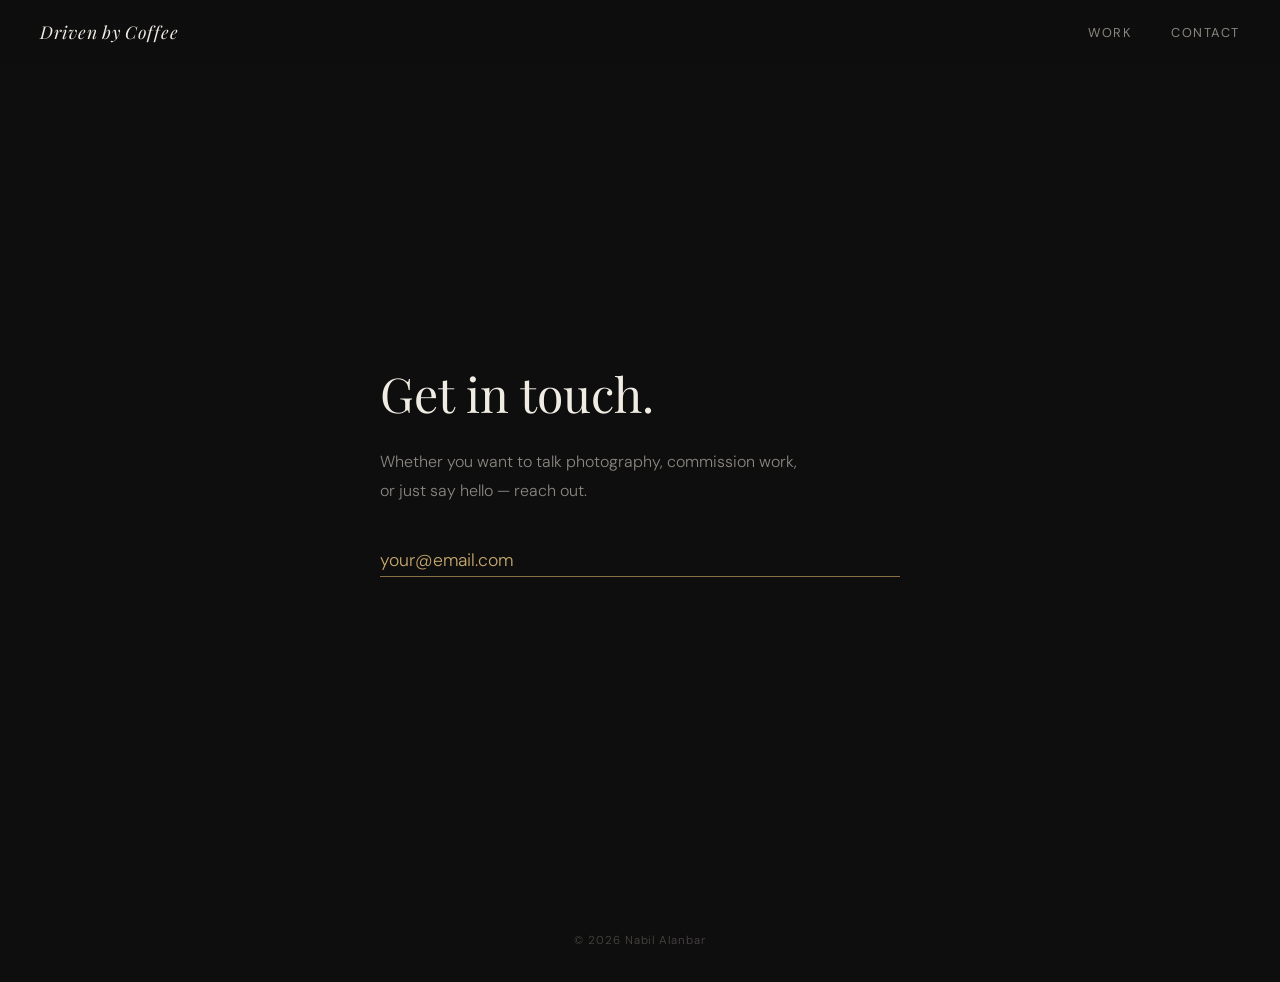
==== contact.html @ d0f0f670 "Initial site structure — static photography portfolio for GitHub Pages Plain HTML/CSS/JS site with d" ====
<!DOCTYPE html>
<html lang="en">
<head>
  <meta charset="UTF-8">
  <meta name="viewport" content="width=device-width, initial-scale=1.0">
  <title>Contact — Nabil Alanbar</title>
  <link rel="stylesheet" href="css/style.css">
</head>
<body>

<nav>
  <a href="index.html" class="nav-logo">Driven by Coffee</a>
  <ul class="nav-links">
    <li><a href="work.html">Work</a></li>
    <li><a href="contact.html">Contact</a></li>
  </ul>
</nav>

<main class="contact-page">
  <h1>Get in touch.</h1>
  <p>
    Whether you want to talk photography, commission work,<br>
    or just say hello — reach out.
  </p>
  <a href="mailto:your@email.com" class="contact-link" id="contact-email">your@email.com</a>
</main>

<footer>
  &copy; <span id="year"></span> Nabil Alanbar
</footer>

<script src="js/main.js"></script>
<script>
  document.getElementById('year').textContent = new Date().getFullYear();
  fetch('_data/galleries.json')
    .then(r => r.json())
    .then(data => {
      const email = data.site.contact_email;
      const link = document.getElementById('contact-email');
      link.href = 'mailto:' + email;
      link.textContent = email;
    });
</script>
</body>
</html>
---- css/style.css ----
@import url('https://fonts.googleapis.com/css2?family=Playfair+Display:ital,wght@0,400;0,500;1,400&family=DM+Sans:wght@300;400;500&display=swap');

*, *::before, *::after { box-sizing: border-box; margin: 0; padding: 0; }

:root {
  --bg: #0e0e0e;
  --bg2: #161616;
  --fg: #f0ece4;
  --fg2: #8a8680;
  --fg3: #4a4845;
  --accent: #c8a96e;
  --accent2: #8a6f42;
  --serif: 'Playfair Display', Georgia, serif;
  --sans: 'DM Sans', system-ui, sans-serif;
  --nav-h: 64px;
  --max-w: 1200px;
  --gap: 2px;
}

html { font-size: 16px; scroll-behavior: smooth; }

body {
  background: var(--bg);
  color: var(--fg);
  font-family: var(--sans);
  font-weight: 300;
  line-height: 1.6;
  min-height: 100vh;
}

/* NAV */
nav {
  position: fixed;
  top: 0; left: 0; right: 0;
  height: var(--nav-h);
  display: flex;
  align-items: center;
  justify-content: space-between;
  padding: 0 2.5rem;
  z-index: 100;
  background: linear-gradient(to bottom, rgba(14,14,14,0.95), rgba(14,14,14,0));
  backdrop-filter: blur(0px);
  transition: background 0.3s, backdrop-filter 0.3s;
}

nav.scrolled {
  background: rgba(14,14,14,0.97);
  backdrop-filter: blur(8px);
}

.nav-logo {
  font-family: var(--serif);
  font-size: 1.1rem;
  letter-spacing: 0.04em;
  color: var(--fg);
  text-decoration: none;
  font-style: italic;
}

.nav-links {
  display: flex;
  gap: 2.5rem;
  list-style: none;
}

.nav-links a {
  color: var(--fg2);
  text-decoration: none;
  font-size: 0.8rem;
  letter-spacing: 0.12em;
  text-transform: uppercase;
  font-weight: 400;
  transition: color 0.2s;
}

.nav-links a:hover { color: var(--fg); }

/* HERO */
.hero {
  min-height: 100vh;
  display: flex;
  flex-direction: column;
  justify-content: flex-end;
  padding: 0 2.5rem 5rem;
  position: relative;
}

.hero-text {
  max-width: 600px;
}

.hero h1 {
  font-family: var(--serif);
  font-size: clamp(2.8rem, 6vw, 5rem);
  font-weight: 400;
  line-height: 1.1;
  letter-spacing: -0.01em;
  margin-bottom: 1rem;
}

.hero h1 em {
  font-style: italic;
  color: var(--accent);
}

.hero p {
  color: var(--fg2);
  font-size: 0.95rem;
  letter-spacing: 0.06em;
  text-transform: uppercase;
  margin-bottom: 3rem;
}

.scroll-hint {
  display: flex;
  align-items: center;
  gap: 0.75rem;
  color: var(--fg3);
  font-size: 0.75rem;
  letter-spacing: 0.1em;
  text-transform: uppercase;
}

.scroll-hint-line {
  width: 40px;
  height: 1px;
  background: var(--fg3);
}

/* GALLERY GRID (homepage) */
.work-section {
  padding: 0 var(--gap);
  max-width: var(--max-w);
  margin: 0 auto;
  padding-bottom: 6rem;
}

.gallery-grid {
  display: grid;
  grid-template-columns: repeat(3, 1fr);
  gap: var(--gap);
}

@media (max-width: 900px) { .gallery-grid { grid-template-columns: repeat(2, 1fr); } }
@media (max-width: 600px) { .gallery-grid { grid-template-columns: 1fr; } }

.gallery-card {
  position: relative;
  display: block;
  text-decoration: none;
  overflow: hidden;
  background: var(--bg2);
  cursor: pointer;
}

.gallery-card::after {
  content: '';
  display: block;
  padding-bottom: 75%;
}

.gallery-card img,
.gallery-card .placeholder-img {
  position: absolute;
  inset: 0;
  width: 100%;
  height: 100%;
  object-fit: cover;
  transition: transform 0.6s cubic-bezier(0.25, 0.46, 0.45, 0.94), filter 0.4s;
  filter: brightness(0.85);
}

.gallery-card:hover img,
.gallery-card:hover .placeholder-img {
  transform: scale(1.04);
  filter: brightness(0.7);
}

.placeholder-img {
  background: var(--bg2);
  display: flex;
  align-items: center;
  justify-content: center;
  color: var(--fg3);
  font-size: 0.7rem;
  letter-spacing: 0.1em;
  text-transform: uppercase;
}

.gallery-card-info {
  position: absolute;
  bottom: 0; left: 0; right: 0;
  padding: 3rem 1.5rem 1.5rem;
  background: linear-gradient(to top, rgba(0,0,0,0.7) 0%, transparent 100%);
  transform: translateY(4px);
  transition: transform 0.3s;
}

.gallery-card:hover .gallery-card-info { transform: translateY(0); }

.gallery-card-title {
  font-family: var(--serif);
  font-size: 1.1rem;
  font-weight: 400;
  color: var(--fg);
  display: block;
}

.gallery-card-year {
  font-size: 0.72rem;
  color: var(--accent);
  letter-spacing: 0.1em;
  display: block;
  margin-top: 0.2rem;
}

/* GALLERY PAGE */
.gallery-header {
  padding: calc(var(--nav-h) + 4rem) 2.5rem 3rem;
  max-width: var(--max-w);
  margin: 0 auto;
  display: flex;
  align-items: flex-end;
  justify-content: space-between;
  gap: 2rem;
}

.gallery-header-text {}

.gallery-title {
  font-family: var(--serif);
  font-size: clamp(2rem, 5vw, 3.5rem);
  font-weight: 400;
  line-height: 1.1;
}

.gallery-meta {
  color: var(--accent);
  font-size: 0.78rem;
  letter-spacing: 0.12em;
  text-transform: uppercase;
  margin-top: 0.5rem;
}

.gallery-description {
  color: var(--fg2);
  font-size: 0.9rem;
  max-width: 420px;
  text-align: right;
}

/* MASONRY PHOTO GRID */
.photo-masonry {
  padding: 0 var(--gap) 6rem;
  columns: 3;
  column-gap: var(--gap);
  max-width: var(--max-w);
  margin: 0 auto;
}

@media (max-width: 900px) { .photo-masonry { columns: 2; } }
@media (max-width: 560px) { .photo-masonry { columns: 1; } }

.photo-item {
  break-inside: avoid;
  margin-bottom: var(--gap);
  position: relative;
  overflow: hidden;
  background: var(--bg2);
  cursor: zoom-in;
}

.photo-item img {
  display: block;
  width: 100%;
  height: auto;
  transition: transform 0.5s cubic-bezier(0.25, 0.46, 0.45, 0.94), filter 0.3s;
  filter: brightness(0.9);
}

.photo-item:hover img { transform: scale(1.03); filter: brightness(1); }

.photo-caption {
  position: absolute;
  bottom: 0; left: 0; right: 0;
  padding: 2rem 1rem 0.75rem;
  background: linear-gradient(to top, rgba(0,0,0,0.65), transparent);
  font-family: var(--serif);
  font-size: 0.85rem;
  font-style: italic;
  color: var(--fg);
  opacity: 0;
  transition: opacity 0.3s;
}

.photo-item:hover .photo-caption { opacity: 1; }

/* LIGHTBOX */
.lightbox {
  position: fixed;
  inset: 0;
  background: rgba(10,10,10,0.97);
  z-index: 200;
  display: flex;
  align-items: center;
  justify-content: center;
  opacity: 0;
  pointer-events: none;
  transition: opacity 0.3s;
}

.lightbox.open { opacity: 1; pointer-events: all; }

.lightbox img {
  max-width: 92vw;
  max-height: 90vh;
  object-fit: contain;
  display: block;
}

.lightbox-caption {
  position: absolute;
  bottom: 2rem;
  left: 50%;
  transform: translateX(-50%);
  font-family: var(--serif);
  font-style: italic;
  color: var(--fg2);
  font-size: 0.9rem;
  text-align: center;
}

.lightbox-close {
  position: absolute;
  top: 1.5rem; right: 2rem;
  background: none;
  border: none;
  color: var(--fg2);
  font-size: 1.5rem;
  cursor: pointer;
  padding: 0.5rem;
  transition: color 0.2s;
}

.lightbox-close:hover { color: var(--fg); }

.lightbox-nav {
  position: absolute;
  top: 50%;
  transform: translateY(-50%);
  background: none;
  border: none;
  color: var(--fg2);
  font-size: 2rem;
  cursor: pointer;
  padding: 1rem;
  transition: color 0.2s;
}

.lightbox-nav:hover { color: var(--fg); }
.lightbox-nav.prev { left: 1rem; }
.lightbox-nav.next { right: 1rem; }

/* ALSO LIKE */
.also-like {
  border-top: 1px solid var(--fg3);
  padding: 4rem 2.5rem;
  max-width: var(--max-w);
  margin: 0 auto;
}

.also-like h3 {
  font-size: 0.72rem;
  letter-spacing: 0.14em;
  text-transform: uppercase;
  color: var(--fg2);
  margin-bottom: 2rem;
}

.also-like-grid {
  display: flex;
  gap: 1.5rem;
  overflow-x: auto;
  padding-bottom: 1rem;
  scrollbar-width: none;
}

.also-like-grid::-webkit-scrollbar { display: none; }

.also-card {
  flex: 0 0 200px;
  text-decoration: none;
}

.also-card-thumb {
  width: 200px;
  height: 150px;
  background: var(--bg2);
  overflow: hidden;
  margin-bottom: 0.6rem;
}

.also-card-thumb img {
  width: 100%;
  height: 100%;
  object-fit: cover;
  filter: brightness(0.85);
  transition: filter 0.3s, transform 0.4s;
}

.also-card:hover .also-card-thumb img { filter: brightness(1); transform: scale(1.05); }

.also-card-name {
  font-family: var(--serif);
  font-size: 0.9rem;
  color: var(--fg);
  display: block;
}

.also-card-year {
  font-size: 0.7rem;
  color: var(--accent);
  letter-spacing: 0.08em;
}

/* CONTACT PAGE */
.contact-page {
  min-height: 100vh;
  display: flex;
  flex-direction: column;
  justify-content: center;
  padding: calc(var(--nav-h) + 2rem) 2.5rem 4rem;
  max-width: 600px;
  margin: 0 auto;
}

.contact-page h1 {
  font-family: var(--serif);
  font-size: clamp(2rem, 5vw, 3rem);
  font-weight: 400;
  margin-bottom: 1rem;
}

.contact-page p {
  color: var(--fg2);
  margin-bottom: 2.5rem;
  line-height: 1.8;
}

.contact-link {
  display: inline-block;
  color: var(--accent);
  text-decoration: none;
  font-size: 1.1rem;
  border-bottom: 1px solid var(--accent2);
  padding-bottom: 2px;
  transition: color 0.2s, border-color 0.2s;
}

.contact-link:hover { color: var(--fg); border-color: var(--fg); }

/* BACK LINK */
.back-link {
  display: inline-flex;
  align-items: center;
  gap: 0.5rem;
  color: var(--fg2);
  text-decoration: none;
  font-size: 0.78rem;
  letter-spacing: 0.1em;
  text-transform: uppercase;
  padding: 1.5rem 2.5rem;
  transition: color 0.2s;
}

.back-link:hover { color: var(--fg); }

/* FOOTER */
footer {
  text-align: center;
  padding: 2rem;
  color: var(--fg3);
  font-size: 0.72rem;
  letter-spacing: 0.08em;
}

/* UTIL */
.sr-only { position: absolute; width: 1px; height: 1px; overflow: hidden; clip: rect(0,0,0,0); }
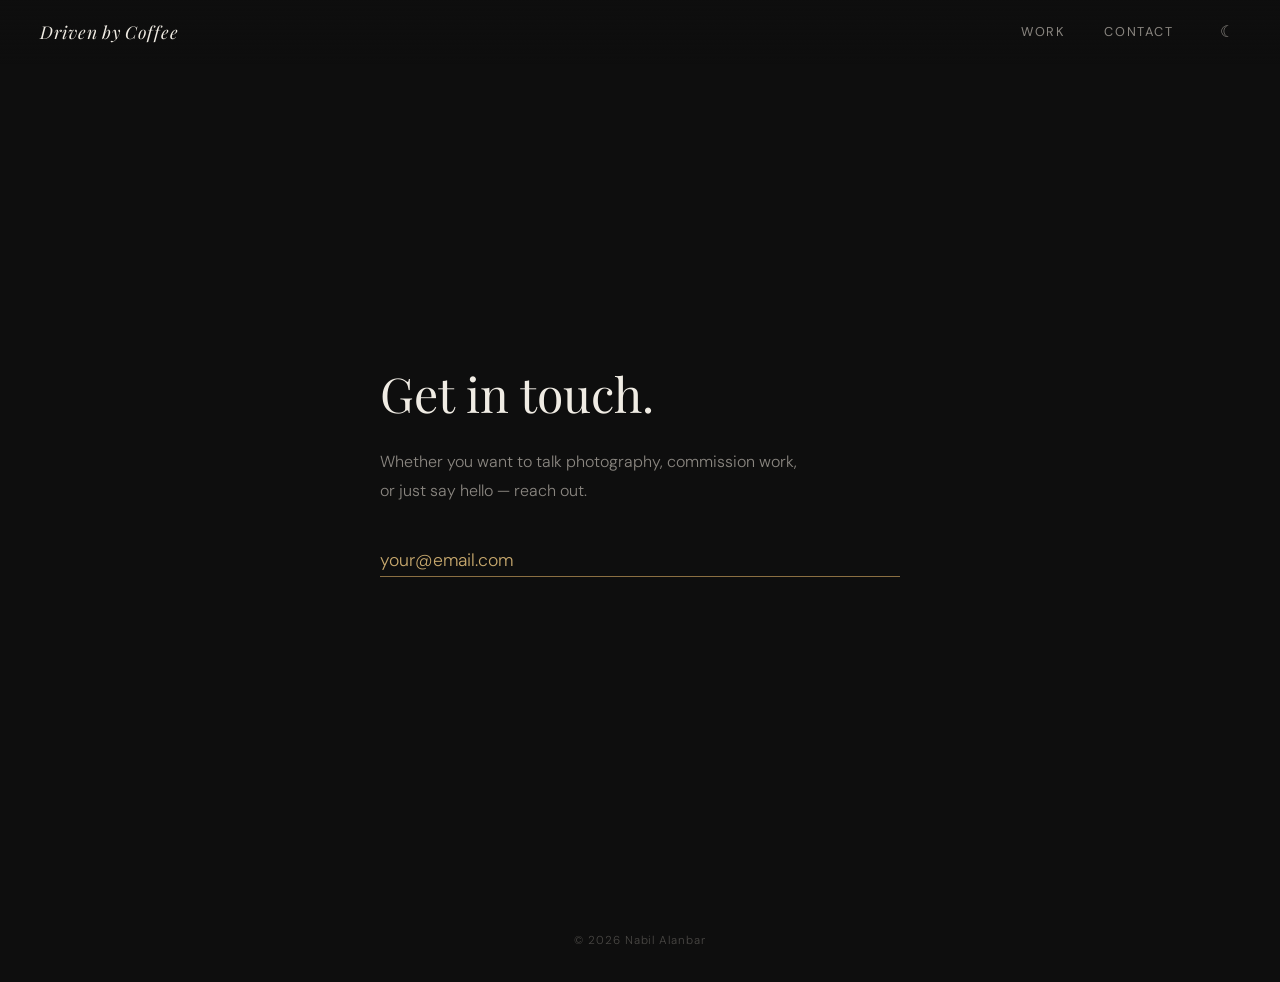
==== commit 3ebc7467: "Add dark/light theme toggle, medium tags, and publish first gallery - Theme toggle in nav with local" ====
--- a/contact.html
+++ b/contact.html
@@ -13,6 +13,7 @@
   <ul class="nav-links">
     <li><a href="work.html">Work</a></li>
     <li><a href="contact.html">Contact</a></li>
+    <li><button class="theme-toggle" aria-label="Toggle theme"></button></li>
   </ul>
 </nav>
 
--- a/css/style.css
+++ b/css/style.css
@@ -10,11 +10,37 @@
   --fg3: #4a4845;
   --accent: #c8a96e;
   --accent2: #8a6f42;
+  --nav-bg: rgba(14,14,14,0.95);
+  --nav-bg-solid: rgba(14,14,14,0.97);
+  --overlay: rgba(0,0,0,0.7);
+  --overlay-caption: rgba(0,0,0,0.65);
+  --lightbox-bg: rgba(10,10,10,0.97);
+  --img-brightness: 0.85;
+  --img-brightness-hover: 0.7;
+  --photo-brightness: 0.9;
   --serif: 'Playfair Display', Georgia, serif;
   --sans: 'DM Sans', system-ui, sans-serif;
   --nav-h: 64px;
   --max-w: 1200px;
   --gap: 2px;
+}
+
+[data-theme="light"] {
+  --bg: #f8f6f1;
+  --bg2: #efece5;
+  --fg: #1a1917;
+  --fg2: #6b6660;
+  --fg3: #b5b0a8;
+  --accent: #9a7d3e;
+  --accent2: #c8a96e;
+  --nav-bg: rgba(248,246,241,0.95);
+  --nav-bg-solid: rgba(248,246,241,0.97);
+  --overlay: rgba(0,0,0,0.5);
+  --overlay-caption: rgba(0,0,0,0.45);
+  --lightbox-bg: rgba(248,246,241,0.97);
+  --img-brightness: 1;
+  --img-brightness-hover: 0.9;
+  --photo-brightness: 1;
 }
 
 html { font-size: 16px; scroll-behavior: smooth; }
@@ -38,13 +64,13 @@
   justify-content: space-between;
   padding: 0 2.5rem;
   z-index: 100;
-  background: linear-gradient(to bottom, rgba(14,14,14,0.95), rgba(14,14,14,0));
+  background: linear-gradient(to bottom, var(--nav-bg), transparent);
   backdrop-filter: blur(0px);
   transition: background 0.3s, backdrop-filter 0.3s;
 }
 
 nav.scrolled {
-  background: rgba(14,14,14,0.97);
+  background: var(--nav-bg-solid);
   backdrop-filter: blur(8px);
 }
 
@@ -167,13 +193,13 @@
   height: 100%;
   object-fit: cover;
   transition: transform 0.6s cubic-bezier(0.25, 0.46, 0.45, 0.94), filter 0.4s;
-  filter: brightness(0.85);
+  filter: brightness(var(--img-brightness));
 }
 
 .gallery-card:hover img,
 .gallery-card:hover .placeholder-img {
   transform: scale(1.04);
-  filter: brightness(0.7);
+  filter: brightness(var(--img-brightness-hover));
 }
 
 .placeholder-img {
@@ -191,7 +217,7 @@
   position: absolute;
   bottom: 0; left: 0; right: 0;
   padding: 3rem 1.5rem 1.5rem;
-  background: linear-gradient(to top, rgba(0,0,0,0.7) 0%, transparent 100%);
+  background: linear-gradient(to top, var(--overlay) 0%, transparent 100%);
   transform: translateY(4px);
   transition: transform 0.3s;
 }
@@ -275,7 +301,7 @@
   width: 100%;
   height: auto;
   transition: transform 0.5s cubic-bezier(0.25, 0.46, 0.45, 0.94), filter 0.3s;
-  filter: brightness(0.9);
+  filter: brightness(var(--photo-brightness));
 }
 
 .photo-item:hover img { transform: scale(1.03); filter: brightness(1); }
@@ -284,7 +310,7 @@
   position: absolute;
   bottom: 0; left: 0; right: 0;
   padding: 2rem 1rem 0.75rem;
-  background: linear-gradient(to top, rgba(0,0,0,0.65), transparent);
+  background: linear-gradient(to top, var(--overlay-caption), transparent);
   font-family: var(--serif);
   font-size: 0.85rem;
   font-style: italic;
@@ -295,11 +321,44 @@
 
 .photo-item:hover .photo-caption { opacity: 1; }
 
+/* MEDIUM TAG */
+.photo-medium {
+  position: absolute;
+  top: 0.6rem;
+  left: 0.6rem;
+  font-size: 0.6rem;
+  font-weight: 500;
+  letter-spacing: 0.1em;
+  text-transform: uppercase;
+  padding: 0.2rem 0.5rem;
+  border-radius: 2px;
+  z-index: 1;
+  opacity: 0;
+  transition: opacity 0.3s;
+}
+
+.photo-item:hover .photo-medium { opacity: 1; }
+
+.photo-medium--film {
+  background: rgba(200,169,110,0.85);
+  color: #0e0e0e;
+}
+
+.photo-medium--digital {
+  background: rgba(240,236,228,0.85);
+  color: #0e0e0e;
+}
+
+.photo-medium--mobile {
+  background: rgba(138,134,128,0.85);
+  color: #f0ece4;
+}
+
 /* LIGHTBOX */
 .lightbox {
   position: fixed;
   inset: 0;
-  background: rgba(10,10,10,0.97);
+  background: var(--lightbox-bg);
   z-index: 200;
   display: flex;
   align-items: center;
@@ -404,7 +463,7 @@
   width: 100%;
   height: 100%;
   object-fit: cover;
-  filter: brightness(0.85);
+  filter: brightness(var(--img-brightness));
   transition: filter 0.3s, transform 0.4s;
 }
 
@@ -484,5 +543,23 @@
   letter-spacing: 0.08em;
 }
 
+/* THEME TOGGLE */
+.theme-toggle {
+  background: none;
+  border: none;
+  color: var(--fg2);
+  cursor: pointer;
+  padding: 0.4rem;
+  font-size: 1rem;
+  line-height: 1;
+  transition: color 0.2s;
+}
+
+.theme-toggle:hover { color: var(--fg); }
+
+body {
+  transition: background-color 0.3s, color 0.3s;
+}
+
 /* UTIL */
 .sr-only { position: absolute; width: 1px; height: 1px; overflow: hidden; clip: rect(0,0,0,0); }
